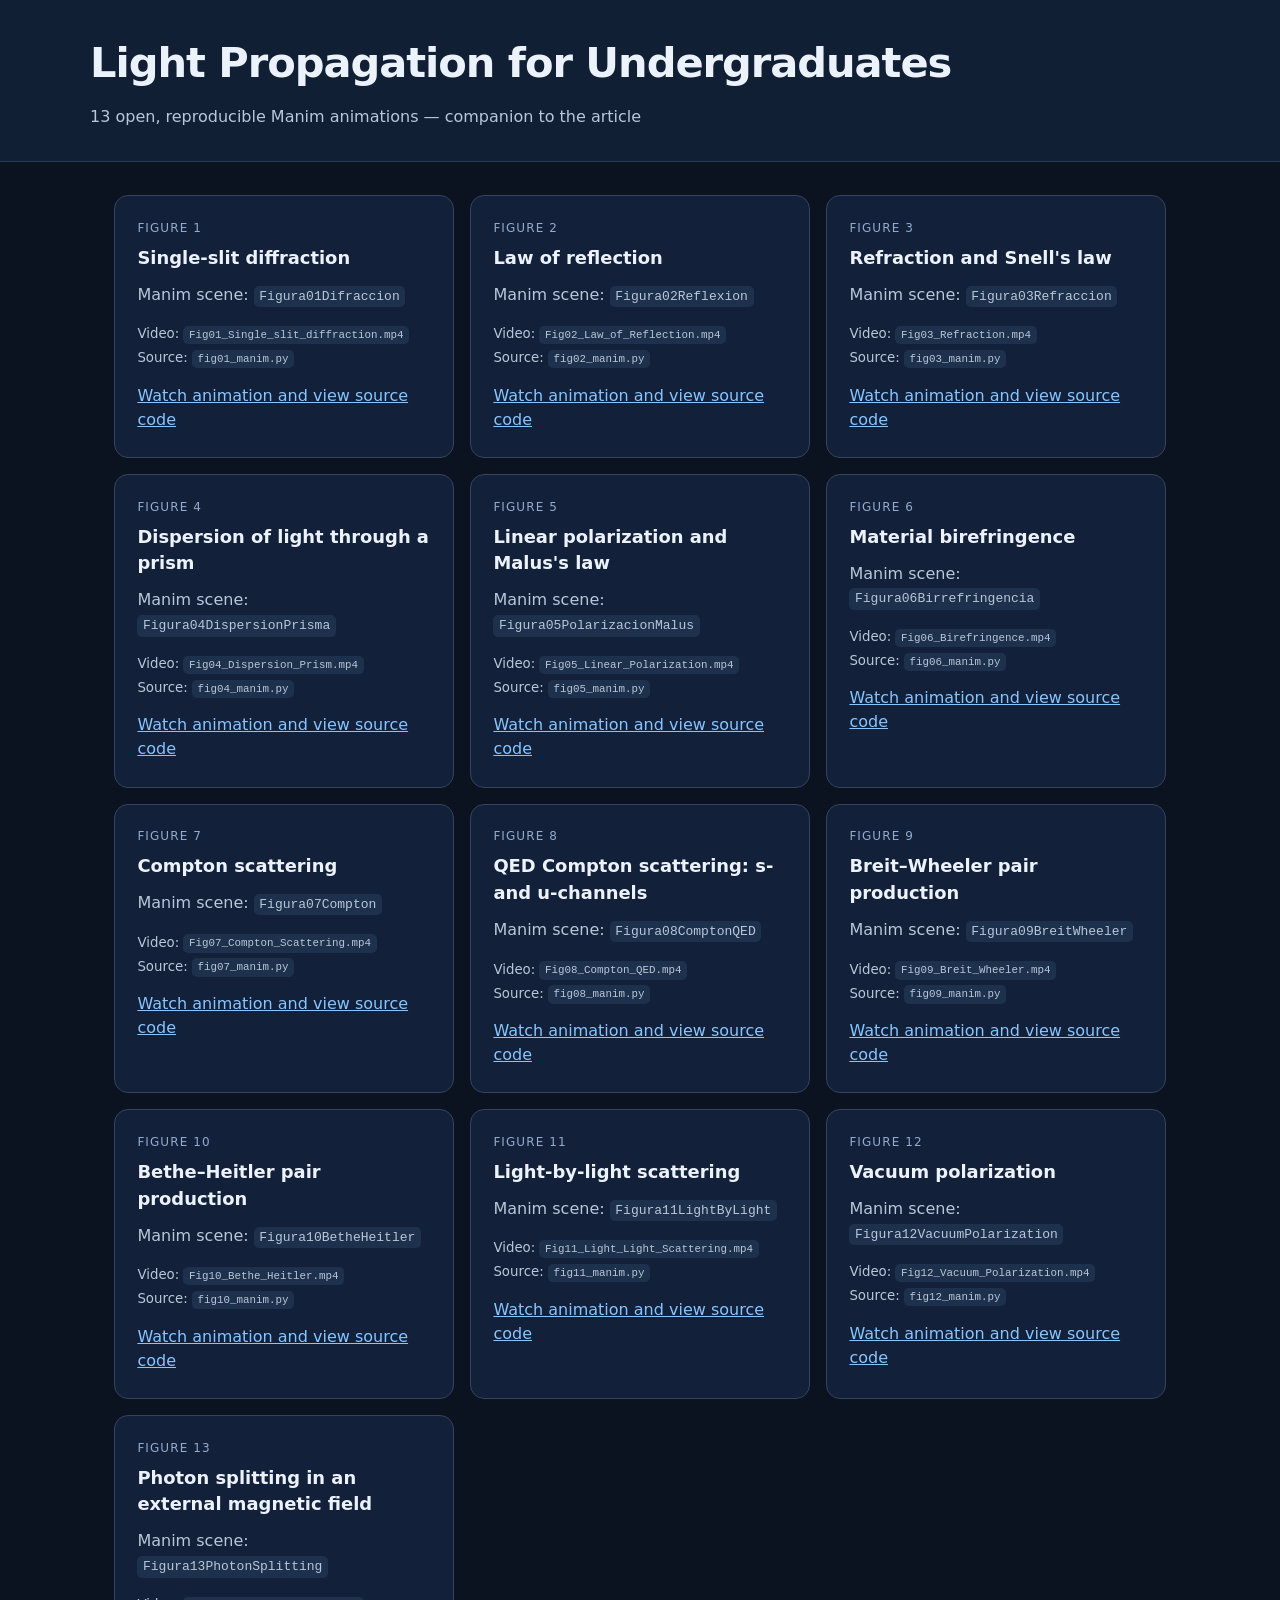
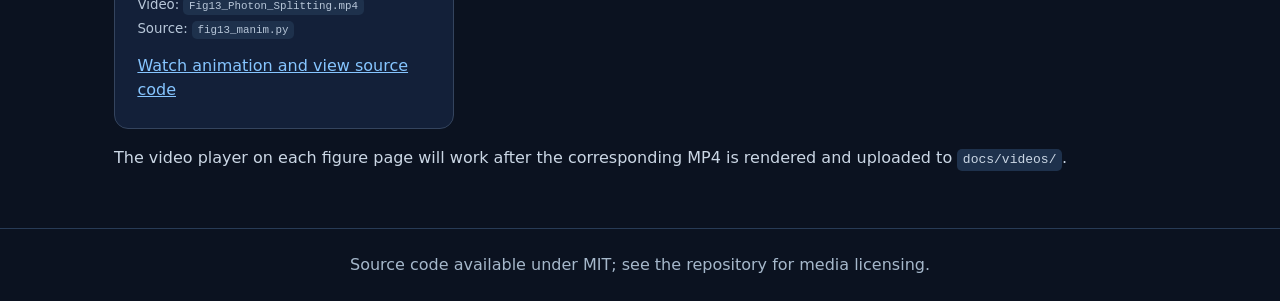
==== docs/index.html @ 06ab6a8a "Add files via upload" ====
<!doctype html><html lang="en"><head><meta charset="utf-8"><meta name="viewport" content="width=device-width,initial-scale=1"><meta name="description" content="Open Manim animations accompanying Light Propagation for Undergraduates"><link rel="stylesheet" href="style.css"><title>Light Propagation — Manim Animations</title></head><body><header><h1>Light Propagation for Undergraduates</h1><p>13 open, reproducible Manim animations — companion to the article</p></header><main><div class="grid"><article class="card"><span class="chip">Figure 1</span><h2>Single-slit diffraction</h2><p>Manim scene: <code>Figura01Difraccion</code></p><p><small>Video: <code>Fig01_Single_slit_diffraction.mp4</code><br>Source: <code>fig01_manim.py</code></small></p><p><a href="fig01.html">Watch animation and view source code</a></p></article><article class="card"><span class="chip">Figure 2</span><h2>Law of reflection</h2><p>Manim scene: <code>Figura02Reflexion</code></p><p><small>Video: <code>Fig02_Law_of_Reflection.mp4</code><br>Source: <code>fig02_manim.py</code></small></p><p><a href="fig02.html">Watch animation and view source code</a></p></article><article class="card"><span class="chip">Figure 3</span><h2>Refraction and Snell&#x27;s law</h2><p>Manim scene: <code>Figura03Refraccion</code></p><p><small>Video: <code>Fig03_Refraction.mp4</code><br>Source: <code>fig03_manim.py</code></small></p><p><a href="fig03.html">Watch animation and view source code</a></p></article><article class="card"><span class="chip">Figure 4</span><h2>Dispersion of light through a prism</h2><p>Manim scene: <code>Figura04DispersionPrisma</code></p><p><small>Video: <code>Fig04_Dispersion_Prism.mp4</code><br>Source: <code>fig04_manim.py</code></small></p><p><a href="fig04.html">Watch animation and view source code</a></p></article><article class="card"><span class="chip">Figure 5</span><h2>Linear polarization and Malus&#x27;s law</h2><p>Manim scene: <code>Figura05PolarizacionMalus</code></p><p><small>Video: <code>Fig05_Linear_Polarization.mp4</code><br>Source: <code>fig05_manim.py</code></small></p><p><a href="fig05.html">Watch animation and view source code</a></p></article><article class="card"><span class="chip">Figure 6</span><h2>Material birefringence</h2><p>Manim scene: <code>Figura06Birrefringencia</code></p><p><small>Video: <code>Fig06_Birefringence.mp4</code><br>Source: <code>fig06_manim.py</code></small></p><p><a href="fig06.html">Watch animation and view source code</a></p></article><article class="card"><span class="chip">Figure 7</span><h2>Compton scattering</h2><p>Manim scene: <code>Figura07Compton</code></p><p><small>Video: <code>Fig07_Compton_Scattering.mp4</code><br>Source: <code>fig07_manim.py</code></small></p><p><a href="fig07.html">Watch animation and view source code</a></p></article><article class="card"><span class="chip">Figure 8</span><h2>QED Compton scattering: s- and u-channels</h2><p>Manim scene: <code>Figura08ComptonQED</code></p><p><small>Video: <code>Fig08_Compton_QED.mp4</code><br>Source: <code>fig08_manim.py</code></small></p><p><a href="fig08.html">Watch animation and view source code</a></p></article><article class="card"><span class="chip">Figure 9</span><h2>Breit–Wheeler pair production</h2><p>Manim scene: <code>Figura09BreitWheeler</code></p><p><small>Video: <code>Fig09_Breit_Wheeler.mp4</code><br>Source: <code>fig09_manim.py</code></small></p><p><a href="fig09.html">Watch animation and view source code</a></p></article><article class="card"><span class="chip">Figure 10</span><h2>Bethe–Heitler pair production</h2><p>Manim scene: <code>Figura10BetheHeitler</code></p><p><small>Video: <code>Fig10_Bethe_Heitler.mp4</code><br>Source: <code>fig10_manim.py</code></small></p><p><a href="fig10.html">Watch animation and view source code</a></p></article><article class="card"><span class="chip">Figure 11</span><h2>Light-by-light scattering</h2><p>Manim scene: <code>Figura11LightByLight</code></p><p><small>Video: <code>Fig11_Light_Light_Scattering.mp4</code><br>Source: <code>fig11_manim.py</code></small></p><p><a href="fig11.html">Watch animation and view source code</a></p></article><article class="card"><span class="chip">Figure 12</span><h2>Vacuum polarization</h2><p>Manim scene: <code>Figura12VacuumPolarization</code></p><p><small>Video: <code>Fig12_Vacuum_Polarization.mp4</code><br>Source: <code>fig12_manim.py</code></small></p><p><a href="fig12.html">Watch animation and view source code</a></p></article><article class="card"><span class="chip">Figure 13</span><h2>Photon splitting in an external magnetic field</h2><p>Manim scene: <code>Figura13PhotonSplitting</code></p><p><small>Video: <code>Fig13_Photon_Splitting.mp4</code><br>Source: <code>fig13_manim.py</code></small></p><p><a href="fig13.html">Watch animation and view source code</a></p></article></div><p class="note">The video player on each figure page will work after the corresponding MP4 is rendered and uploaded to <code>docs/videos/</code>.</p></main><footer>Source code available under MIT; see the repository for media licensing.</footer></body></html>
---- docs/style.css ----
:root{color-scheme:dark;font-family:Inter,system-ui,-apple-system,Segoe UI,Roboto,sans-serif;background:#0b1220;color:#ecf2fb}
*{box-sizing:border-box}body{margin:0;line-height:1.5}a{color:#86c5ff}a:hover{color:#c6e3ff}
header{border-bottom:1px solid #283b56;padding:2rem max(1.5rem,calc((100vw - 1100px)/2));background:#111f35}
header h1{margin:0;font-size:clamp(1.7rem,4vw,2.6rem);font-weight:650;letter-spacing:-.025em}
header p{color:#b8c7d9;margin:.65rem 0 0}main{max-width:1100px;margin:0 auto;padding:2.1rem 1.5rem}
.grid{display:grid;grid-template-columns:repeat(auto-fit,minmax(275px,1fr));gap:1rem}
.card{background:#132039;border:1px solid #34445e;border-radius:14px;padding:1.4rem;display:flex;flex-direction:column;gap:.5rem}
.card h2{font-size:1.12rem;margin:0}.card p{color:#b8c7d9;margin:.2rem 0}.chip{font-size:.75rem;text-transform:uppercase;letter-spacing:.09em;color:#91aace}
.back{display:inline-block;margin-bottom:1.6rem}.video-wrap{background:#060b14;border:1px solid #34445e;border-radius:12px;overflow:hidden}
video{display:block;width:100%;aspect-ratio:16/9;background:#03060d}code{background:#1e314c;border-radius:5px;padding:.2rem .35rem}
.note{color:#cbd7e5;margin:1.1rem 0 1.5rem}.links{display:flex;gap:1.1rem;flex-wrap:wrap;margin-top:1.3rem}
footer{border-top:1px solid #283b56;padding:1.5rem;text-align:center;color:#a6b8cb}
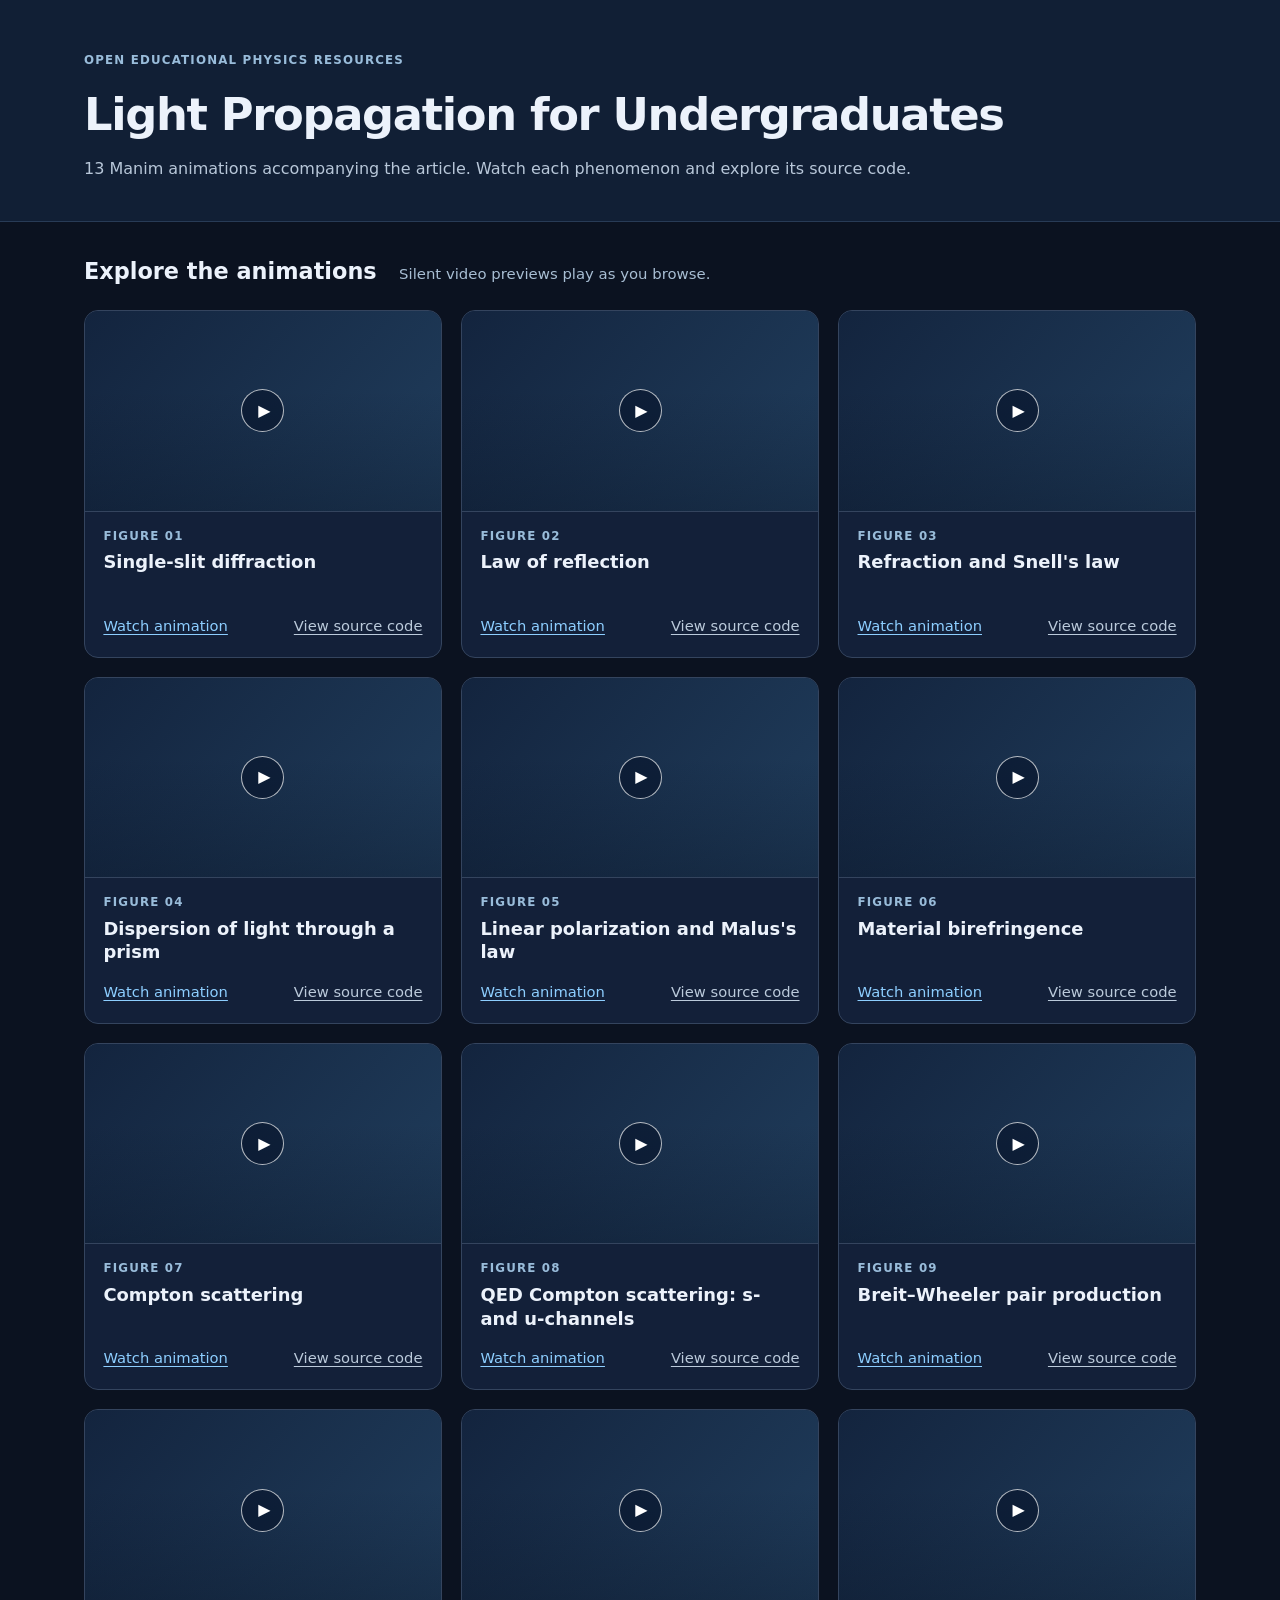
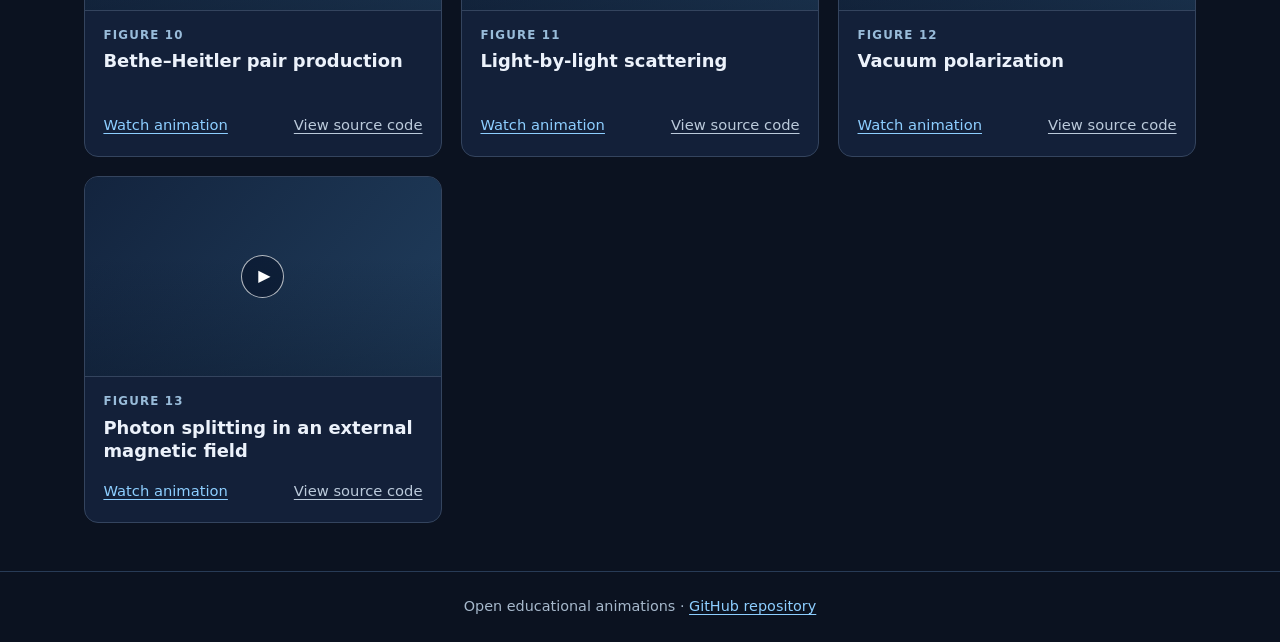
==== commit 23a4916d: "Add inline video previews and correct Manim source links" ====
--- a/docs/index.html
+++ b/docs/index.html
@@ -1 +1,16 @@
-<!doctype html><html lang="en"><head><meta charset="utf-8"><meta name="viewport" content="width=device-width,initial-scale=1"><meta name="description" content="Open Manim animations accompanying Light Propagation for Undergraduates"><link rel="stylesheet" href="style.css"><title>Light Propagation — Manim Animations</title></head><body><header><h1>Light Propagation for Undergraduates</h1><p>13 open, reproducible Manim animations — companion to the article</p></header><main><div class="grid"><article class="card"><span class="chip">Figure 1</span><h2>Single-slit diffraction</h2><p>Manim scene: <code>Figura01Difraccion</code></p><p><small>Video: <code>Fig01_Single_slit_diffraction.mp4</code><br>Source: <code>fig01_manim.py</code></small></p><p><a href="fig01.html">Watch animation and view source code</a></p></article><article class="card"><span class="chip">Figure 2</span><h2>Law of reflection</h2><p>Manim scene: <code>Figura02Reflexion</code></p><p><small>Video: <code>Fig02_Law_of_Reflection.mp4</code><br>Source: <code>fig02_manim.py</code></small></p><p><a href="fig02.html">Watch animation and view source code</a></p></article><article class="card"><span class="chip">Figure 3</span><h2>Refraction and Snell&#x27;s law</h2><p>Manim scene: <code>Figura03Refraccion</code></p><p><small>Video: <code>Fig03_Refraction.mp4</code><br>Source: <code>fig03_manim.py</code></small></p><p><a href="fig03.html">Watch animation and view source code</a></p></article><article class="card"><span class="chip">Figure 4</span><h2>Dispersion of light through a prism</h2><p>Manim scene: <code>Figura04DispersionPrisma</code></p><p><small>Video: <code>Fig04_Dispersion_Prism.mp4</code><br>Source: <code>fig04_manim.py</code></small></p><p><a href="fig04.html">Watch animation and view source code</a></p></article><article class="card"><span class="chip">Figure 5</span><h2>Linear polarization and Malus&#x27;s law</h2><p>Manim scene: <code>Figura05PolarizacionMalus</code></p><p><small>Video: <code>Fig05_Linear_Polarization.mp4</code><br>Source: <code>fig05_manim.py</code></small></p><p><a href="fig05.html">Watch animation and view source code</a></p></article><article class="card"><span class="chip">Figure 6</span><h2>Material birefringence</h2><p>Manim scene: <code>Figura06Birrefringencia</code></p><p><small>Video: <code>Fig06_Birefringence.mp4</code><br>Source: <code>fig06_manim.py</code></small></p><p><a href="fig06.html">Watch animation and view source code</a></p></article><article class="card"><span class="chip">Figure 7</span><h2>Compton scattering</h2><p>Manim scene: <code>Figura07Compton</code></p><p><small>Video: <code>Fig07_Compton_Scattering.mp4</code><br>Source: <code>fig07_manim.py</code></small></p><p><a href="fig07.html">Watch animation and view source code</a></p></article><article class="card"><span class="chip">Figure 8</span><h2>QED Compton scattering: s- and u-channels</h2><p>Manim scene: <code>Figura08ComptonQED</code></p><p><small>Video: <code>Fig08_Compton_QED.mp4</code><br>Source: <code>fig08_manim.py</code></small></p><p><a href="fig08.html">Watch animation and view source code</a></p></article><article class="card"><span class="chip">Figure 9</span><h2>Breit–Wheeler pair production</h2><p>Manim scene: <code>Figura09BreitWheeler</code></p><p><small>Video: <code>Fig09_Breit_Wheeler.mp4</code><br>Source: <code>fig09_manim.py</code></small></p><p><a href="fig09.html">Watch animation and view source code</a></p></article><article class="card"><span class="chip">Figure 10</span><h2>Bethe–Heitler pair production</h2><p>Manim scene: <code>Figura10BetheHeitler</code></p><p><small>Video: <code>Fig10_Bethe_Heitler.mp4</code><br>Source: <code>fig10_manim.py</code></small></p><p><a href="fig10.html">Watch animation and view source code</a></p></article><article class="card"><span class="chip">Figure 11</span><h2>Light-by-light scattering</h2><p>Manim scene: <code>Figura11LightByLight</code></p><p><small>Video: <code>Fig11_Light_Light_Scattering.mp4</code><br>Source: <code>fig11_manim.py</code></small></p><p><a href="fig11.html">Watch animation and view source code</a></p></article><article class="card"><span class="chip">Figure 12</span><h2>Vacuum polarization</h2><p>Manim scene: <code>Figura12VacuumPolarization</code></p><p><small>Video: <code>Fig12_Vacuum_Polarization.mp4</code><br>Source: <code>fig12_manim.py</code></small></p><p><a href="fig12.html">Watch animation and view source code</a></p></article><article class="card"><span class="chip">Figure 13</span><h2>Photon splitting in an external magnetic field</h2><p>Manim scene: <code>Figura13PhotonSplitting</code></p><p><small>Video: <code>Fig13_Photon_Splitting.mp4</code><br>Source: <code>fig13_manim.py</code></small></p><p><a href="fig13.html">Watch animation and view source code</a></p></article></div><p class="note">The video player on each figure page will work after the corresponding MP4 is rendered and uploaded to <code>docs/videos/</code>.</p></main><footer>Source code available under MIT; see the repository for media licensing.</footer></body></html>+<!doctype html><html lang="en"><head><meta charset="utf-8"><meta name="viewport" content="width=device-width,initial-scale=1"><meta name="description" content="Manim physics animations from Light Propagation for Undergraduates"><link rel="stylesheet" href="style.css"><title>Light Propagation — Manim Animations</title></head><body>
+<header><div class="wrap"><p class="kicker">Open educational physics resources</p><h1>Light Propagation for Undergraduates</h1><p class="subtitle">13 Manim animations accompanying the article. Watch each phenomenon and explore its source code.</p></div></header>
+<main class="wrap"><div class="section-heading"><h2>Explore the animations</h2><p>Silent video previews play as you browse.</p></div><div class="grid"><article class="card"><a class="preview-link" href="fig01.html" aria-label="Watch Figure 1: Single-slit diffraction"><video class="preview-video" muted playsinline loop preload="none" data-src="videos/Fig01_Single_slit_diffraction.mp4" aria-label="Preview of Single-slit diffraction"></video><span class="preview-overlay"><span class="play-icon">▶</span></span></a>
+<div class="card-content"><span class="eyebrow">Figure 01</span><h2>Single-slit diffraction</h2><div class="actions"><a href="fig01.html">Watch animation</a><a class="muted-link" href="https://github.com/ajorge2022/light-propagation-manim/blob/main/scripts/fig01_manim.py" target="_blank" rel="noopener noreferrer">View source code</a></div></div></article><article class="card"><a class="preview-link" href="fig02.html" aria-label="Watch Figure 2: Law of reflection"><video class="preview-video" muted playsinline loop preload="none" data-src="videos/Fig02_Law_of_Reflection.mp4" aria-label="Preview of Law of reflection"></video><span class="preview-overlay"><span class="play-icon">▶</span></span></a>
+<div class="card-content"><span class="eyebrow">Figure 02</span><h2>Law of reflection</h2><div class="actions"><a href="fig02.html">Watch animation</a><a class="muted-link" href="https://github.com/ajorge2022/light-propagation-manim/blob/main/scripts/fig02_manim.py" target="_blank" rel="noopener noreferrer">View source code</a></div></div></article><article class="card"><a class="preview-link" href="fig03.html" aria-label="Watch Figure 3: Refraction and Snell&#39;s law"><video class="preview-video" muted playsinline loop preload="none" data-src="videos/Fig03_Refraction.mp4" aria-label="Preview of Refraction and Snell&#39;s law"></video><span class="preview-overlay"><span class="play-icon">▶</span></span></a>
+<div class="card-content"><span class="eyebrow">Figure 03</span><h2>Refraction and Snell&#39;s law</h2><div class="actions"><a href="fig03.html">Watch animation</a><a class="muted-link" href="https://github.com/ajorge2022/light-propagation-manim/blob/main/scripts/fig03_manim.py" target="_blank" rel="noopener noreferrer">View source code</a></div></div></article><article class="card"><a class="preview-link" href="fig04.html" aria-label="Watch Figure 4: Dispersion of light through a prism"><video class="preview-video" muted playsinline loop preload="none" data-src="videos/Fig04_Dispersion_Prism.mp4" aria-label="Preview of Dispersion of light through a prism"></video><span class="preview-overlay"><span class="play-icon">▶</span></span></a>
+<div class="card-content"><span class="eyebrow">Figure 04</span><h2>Dispersion of light through a prism</h2><div class="actions"><a href="fig04.html">Watch animation</a><a class="muted-link" href="https://github.com/ajorge2022/light-propagation-manim/blob/main/scripts/fig04_manim.py" target="_blank" rel="noopener noreferrer">View source code</a></div></div></article><article class="card"><a class="preview-link" href="fig05.html" aria-label="Watch Figure 5: Linear polarization and Malus&#39;s law"><video class="preview-video" muted playsinline loop preload="none" data-src="videos/Fig05_Linear_Polarization.mp4" aria-label="Preview of Linear polarization and Malus&#39;s law"></video><span class="preview-overlay"><span class="play-icon">▶</span></span></a>
+<div class="card-content"><span class="eyebrow">Figure 05</span><h2>Linear polarization and Malus&#39;s law</h2><div class="actions"><a href="fig05.html">Watch animation</a><a class="muted-link" href="https://github.com/ajorge2022/light-propagation-manim/blob/main/scripts/fig05_manim.py" target="_blank" rel="noopener noreferrer">View source code</a></div></div></article><article class="card"><a class="preview-link" href="fig06.html" aria-label="Watch Figure 6: Material birefringence"><video class="preview-video" muted playsinline loop preload="none" data-src="videos/Fig06_Birefringence.mp4" aria-label="Preview of Material birefringence"></video><span class="preview-overlay"><span class="play-icon">▶</span></span></a>
+<div class="card-content"><span class="eyebrow">Figure 06</span><h2>Material birefringence</h2><div class="actions"><a href="fig06.html">Watch animation</a><a class="muted-link" href="https://github.com/ajorge2022/light-propagation-manim/blob/main/scripts/fig06_manim.py" target="_blank" rel="noopener noreferrer">View source code</a></div></div></article><article class="card"><a class="preview-link" href="fig07.html" aria-label="Watch Figure 7: Compton scattering"><video class="preview-video" muted playsinline loop preload="none" data-src="videos/Fig07_Compton_Scattering.mp4" aria-label="Preview of Compton scattering"></video><span class="preview-overlay"><span class="play-icon">▶</span></span></a>
+<div class="card-content"><span class="eyebrow">Figure 07</span><h2>Compton scattering</h2><div class="actions"><a href="fig07.html">Watch animation</a><a class="muted-link" href="https://github.com/ajorge2022/light-propagation-manim/blob/main/scripts/fig07_manim.py" target="_blank" rel="noopener noreferrer">View source code</a></div></div></article><article class="card"><a class="preview-link" href="fig08.html" aria-label="Watch Figure 8: QED Compton scattering: s- and u-channels"><video class="preview-video" muted playsinline loop preload="none" data-src="videos/Fig08_Compton_QED.mp4" aria-label="Preview of QED Compton scattering: s- and u-channels"></video><span class="preview-overlay"><span class="play-icon">▶</span></span></a>
+<div class="card-content"><span class="eyebrow">Figure 08</span><h2>QED Compton scattering: s- and u-channels</h2><div class="actions"><a href="fig08.html">Watch animation</a><a class="muted-link" href="https://github.com/ajorge2022/light-propagation-manim/blob/main/scripts/fig08_manim.py" target="_blank" rel="noopener noreferrer">View source code</a></div></div></article><article class="card"><a class="preview-link" href="fig09.html" aria-label="Watch Figure 9: Breit–Wheeler pair production"><video class="preview-video" muted playsinline loop preload="none" data-src="videos/Fig09_Breit_Wheeler.mp4" aria-label="Preview of Breit–Wheeler pair production"></video><span class="preview-overlay"><span class="play-icon">▶</span></span></a>
+<div class="card-content"><span class="eyebrow">Figure 09</span><h2>Breit–Wheeler pair production</h2><div class="actions"><a href="fig09.html">Watch animation</a><a class="muted-link" href="https://github.com/ajorge2022/light-propagation-manim/blob/main/scripts/fig09_manim.py" target="_blank" rel="noopener noreferrer">View source code</a></div></div></article><article class="card"><a class="preview-link" href="fig10.html" aria-label="Watch Figure 10: Bethe–Heitler pair production"><video class="preview-video" muted playsinline loop preload="none" data-src="videos/Fig10_Bethe_Heitler.mp4" aria-label="Preview of Bethe–Heitler pair production"></video><span class="preview-overlay"><span class="play-icon">▶</span></span></a>
+<div class="card-content"><span class="eyebrow">Figure 10</span><h2>Bethe–Heitler pair production</h2><div class="actions"><a href="fig10.html">Watch animation</a><a class="muted-link" href="https://github.com/ajorge2022/light-propagation-manim/blob/main/scripts/fig10_manim.py" target="_blank" rel="noopener noreferrer">View source code</a></div></div></article><article class="card"><a class="preview-link" href="fig11.html" aria-label="Watch Figure 11: Light-by-light scattering"><video class="preview-video" muted playsinline loop preload="none" data-src="videos/Fig11_Light_Light_Scattering.mp4" aria-label="Preview of Light-by-light scattering"></video><span class="preview-overlay"><span class="play-icon">▶</span></span></a>
+<div class="card-content"><span class="eyebrow">Figure 11</span><h2>Light-by-light scattering</h2><div class="actions"><a href="fig11.html">Watch animation</a><a class="muted-link" href="https://github.com/ajorge2022/light-propagation-manim/blob/main/scripts/fig11_manim.py" target="_blank" rel="noopener noreferrer">View source code</a></div></div></article><article class="card"><a class="preview-link" href="fig12.html" aria-label="Watch Figure 12: Vacuum polarization"><video class="preview-video" muted playsinline loop preload="none" data-src="videos/Fig12_Vacuum_Polarization.mp4" aria-label="Preview of Vacuum polarization"></video><span class="preview-overlay"><span class="play-icon">▶</span></span></a>
+<div class="card-content"><span class="eyebrow">Figure 12</span><h2>Vacuum polarization</h2><div class="actions"><a href="fig12.html">Watch animation</a><a class="muted-link" href="https://github.com/ajorge2022/light-propagation-manim/blob/main/scripts/fig12_manim.py" target="_blank" rel="noopener noreferrer">View source code</a></div></div></article><article class="card"><a class="preview-link" href="fig13.html" aria-label="Watch Figure 13: Photon splitting in an external magnetic field"><video class="preview-video" muted playsinline loop preload="none" data-src="videos/Fig13_Photon_Splitting.mp4" aria-label="Preview of Photon splitting in an external magnetic field"></video><span class="preview-overlay"><span class="play-icon">▶</span></span></a>
+<div class="card-content"><span class="eyebrow">Figure 13</span><h2>Photon splitting in an external magnetic field</h2><div class="actions"><a href="fig13.html">Watch animation</a><a class="muted-link" href="https://github.com/ajorge2022/light-propagation-manim/blob/main/scripts/fig13_manim.py" target="_blank" rel="noopener noreferrer">View source code</a></div></div></article></div></main><footer>Open educational animations · <a href="https://github.com/ajorge2022/light-propagation-manim">GitHub repository</a></footer><script src="preview.js" defer></script></body></html>
--- a/docs/style.css
+++ b/docs/style.css
@@ -1,13 +1,20 @@
-
 :root{color-scheme:dark;font-family:Inter,system-ui,-apple-system,Segoe UI,Roboto,sans-serif;background:#0b1220;color:#ecf2fb}
-*{box-sizing:border-box}body{margin:0;line-height:1.5}a{color:#86c5ff}a:hover{color:#c6e3ff}
-header{border-bottom:1px solid #283b56;padding:2rem max(1.5rem,calc((100vw - 1100px)/2));background:#111f35}
-header h1{margin:0;font-size:clamp(1.7rem,4vw,2.6rem);font-weight:650;letter-spacing:-.025em}
-header p{color:#b8c7d9;margin:.65rem 0 0}main{max-width:1100px;margin:0 auto;padding:2.1rem 1.5rem}
-.grid{display:grid;grid-template-columns:repeat(auto-fit,minmax(275px,1fr));gap:1rem}
-.card{background:#132039;border:1px solid #34445e;border-radius:14px;padding:1.4rem;display:flex;flex-direction:column;gap:.5rem}
-.card h2{font-size:1.12rem;margin:0}.card p{color:#b8c7d9;margin:.2rem 0}.chip{font-size:.75rem;text-transform:uppercase;letter-spacing:.09em;color:#91aace}
-.back{display:inline-block;margin-bottom:1.6rem}.video-wrap{background:#060b14;border:1px solid #34445e;border-radius:12px;overflow:hidden}
-video{display:block;width:100%;aspect-ratio:16/9;background:#03060d}code{background:#1e314c;border-radius:5px;padding:.2rem .35rem}
-.note{color:#cbd7e5;margin:1.1rem 0 1.5rem}.links{display:flex;gap:1.1rem;flex-wrap:wrap;margin-top:1.3rem}
-footer{border-top:1px solid #283b56;padding:1.5rem;text-align:center;color:#a6b8cb}
+*{box-sizing:border-box}body{margin:0;line-height:1.5}a{color:#8dceff;text-underline-offset:3px}a:hover{color:#cae9ff}a:focus-visible,video:focus-visible{outline:3px solid #7ac5ff;outline-offset:3px}
+.wrap{max-width:1160px;margin:0 auto;padding-left:1.5rem;padding-right:1.5rem}
+header{border-bottom:1px solid #283b56;padding:2.5rem 0;background:#111f35}header h1{font-size:clamp(1.8rem,4vw,2.8rem);margin:.3rem 0 .5rem;letter-spacing:-.03em}header .subtitle{color:#b8c7d9;margin:0}
+.kicker,.eyebrow{font-size:.74rem;font-weight:650;letter-spacing:.1em;color:#99bcda;text-transform:uppercase}
+main.wrap{padding-top:2.1rem;padding-bottom:3rem}.section-heading{display:flex;gap:.3rem 1.4rem;flex-wrap:wrap;align-items:baseline;margin:0 0 1.35rem}.section-heading h2{font-size:1.4rem;margin:0}.section-heading p{margin:0;color:#a8bed3;font-size:.93rem}
+.grid{display:grid;grid-template-columns:repeat(3,minmax(0,1fr));gap:1.2rem}
+.card{border:1px solid #34445e;background:#132039;border-radius:14px;overflow:hidden;transition:transform .15s,border-color .15s}
+.card:hover{transform:translateY(-3px);border-color:#7491b1}.preview-link{display:block;position:relative;aspect-ratio:16/9;background:linear-gradient(130deg,#13243e,#203d5c);overflow:hidden;border-bottom:1px solid #34445e}
+.preview-video{width:100%;height:100%;object-fit:cover;display:block;pointer-events:none}.preview-overlay{position:absolute;inset:0;display:grid;place-items:center;pointer-events:none;background:linear-gradient(0deg,#07102058,transparent 60%)}
+.play-icon{width:43px;height:43px;border:1px solid #ffffffb0;background:#07152b9c;border-radius:50%;color:#fff;display:grid;place-items:center;padding-left:3px}
+.card-content{padding:1rem 1.15rem 1.25rem;display:flex;flex-direction:column;min-height:145px}.card h2{font-size:1.12rem;margin:.3rem 0 .95rem;line-height:1.32}
+.actions{display:flex;gap:.55rem 1rem;flex-wrap:wrap;justify-content:space-between;align-items:center;margin-top:auto;font-size:.92rem}.muted-link{color:#bbcadb}
+.figure-header{padding:1.8rem 0 2rem}.back{display:inline-block;margin-bottom:1.2rem}.figure-main{max-width:1050px!important}
+.video-wrap{border:1px solid #34445e;background:#050a14;overflow:hidden;border-radius:13px}.video-wrap video{width:100%;height:auto;aspect-ratio:16/9;display:block}
+.detail-actions{display:flex;gap:.85rem;flex-wrap:wrap;margin-top:1.4rem}.detail-actions a{padding:.7rem 1.1rem;border-radius:9px;text-decoration:none;font-weight:650}.primary{background:#9cd2ff;color:#08172b}.primary:hover{background:#c8e8ff;color:#08172b}.secondary{border:1px solid #5b7495;color:#e5f2ff}
+.subtle{font-size:.92rem;color:#a7b8cb}footer{border-top:1px solid #283b56;padding:1.5rem;text-align:center;color:#a6b8cb;font-size:.9rem}
+@media(max-width:950px){.grid{grid-template-columns:repeat(2,minmax(0,1fr))}}
+@media(max-width:640px){.grid{grid-template-columns:1fr}.wrap{padding-left:1rem;padding-right:1rem}header{padding:1.6rem 0}}
+@media(prefers-reduced-motion:reduce){.card{transition:none!important}}
